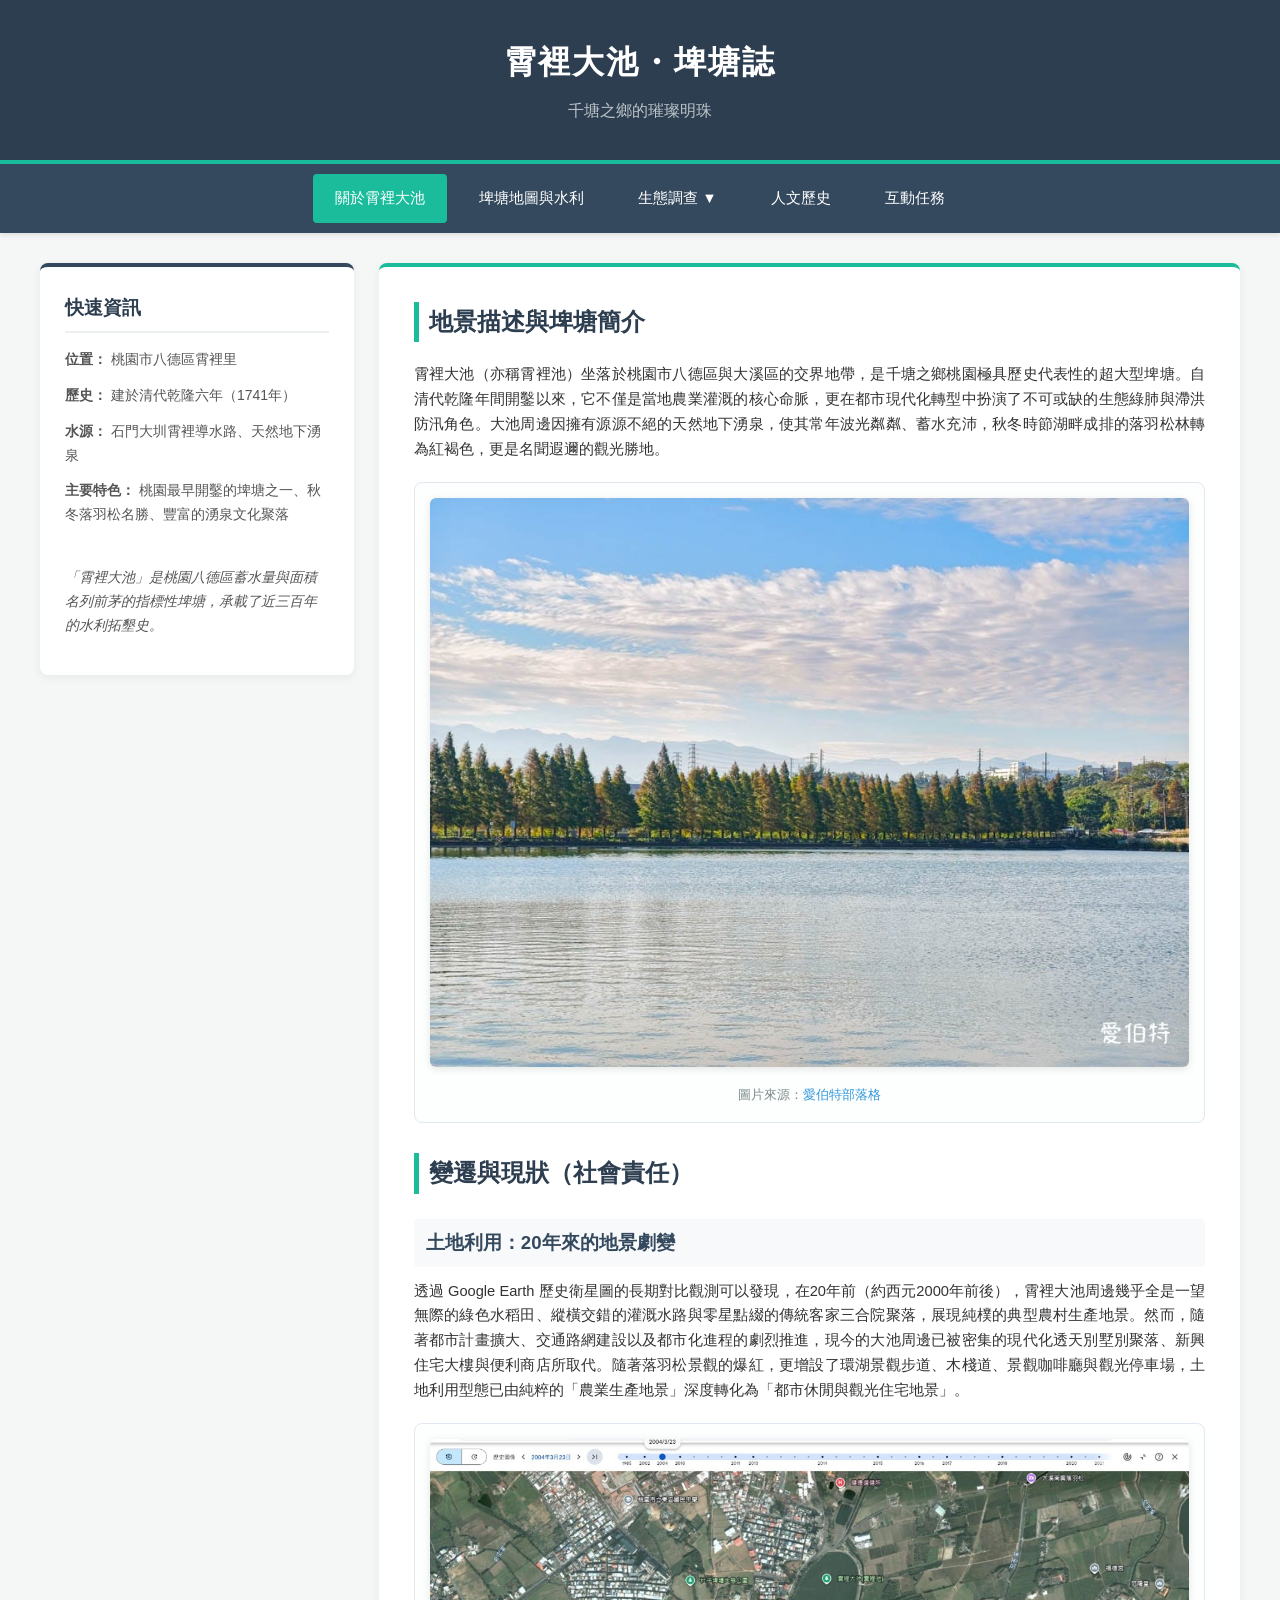
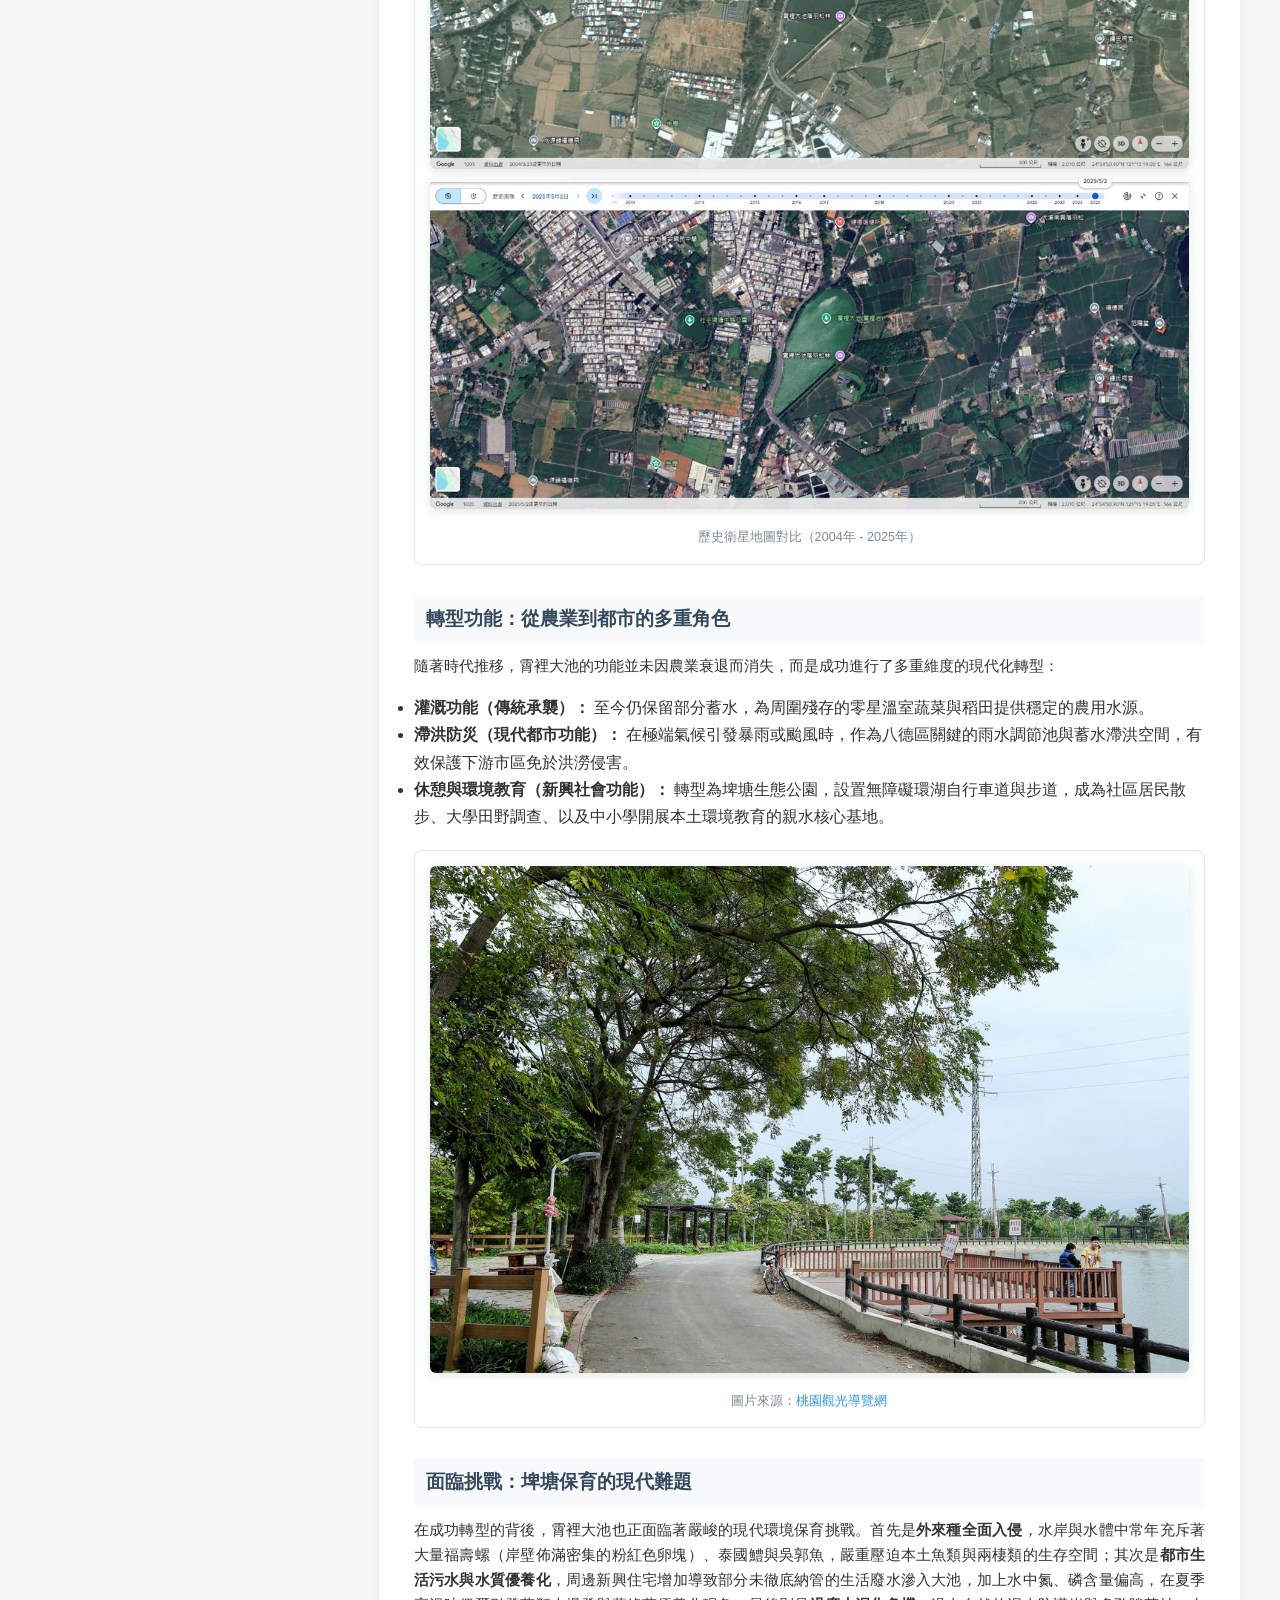
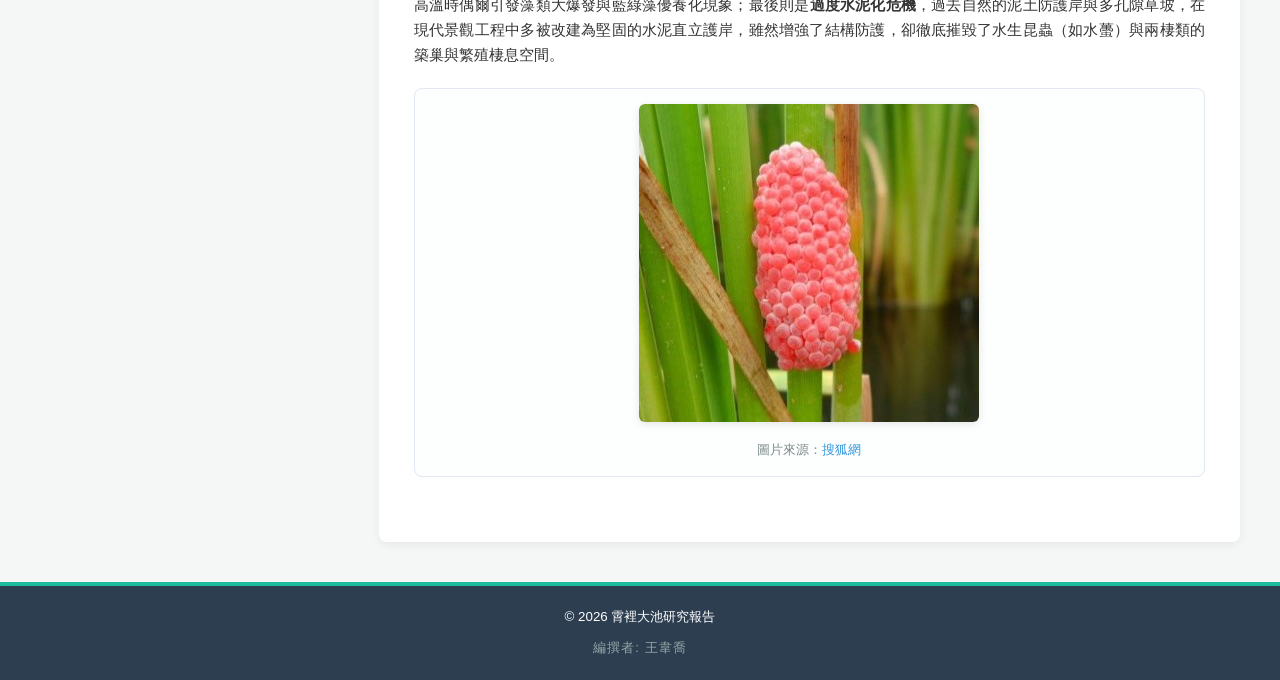
==== index.html @ f3dc5679 "Add files via upload" ====
<!DOCTYPE html>
<html lang="zh-TW">
<head>
    <meta charset="UTF-8">
    <meta name="viewport" content="width=device-width, initial-scale=1.0">
    <title>桃園八德 - 霄裡大池生態導覽與田野調查</title>
    <link rel="stylesheet" href="style.css">
</head>
<body>

    <header class="site-header">
        <h1>霄裡大池・埤塘誌</h1>
        <p>千塘之鄉的璀璨明珠</p>
    </header>

    <nav class="navigation">
        <a href="index.html" class="active">關於霄裡大池</a>
        <a href="pondMap.html">埤塘地圖與水利</a>

        <div class="dropdown">
            <a href="#" class="">生態調查 ▼</a>
            <div class="dropdown-content">
                <a href="ecologyBirds.html" class="">鳥類生態</a>
                <a href="ecologyPlants.html" class="">植物生態</a>
                <a href="ecologyInsects.html" class="">昆蟲與水質</a>
            </div>
        </div>
    
        <a href="historyCulture.html">人文歷史</a>
        <a href="interactiveTasks.html">互動任務</a>
    </nav>

    <div class="container">
        
        <aside class="sidebar">
            <h3>快速資訊</h3>
            <p><strong>位置：</strong> 桃園市八德區霄裡里</p>
            <p><strong>歷史：</strong> 建於清代乾隆六年（1741年）</p>
            <p><strong>水源：</strong> 石門大圳霄裡導水路、天然地下湧泉</p>
            <p><strong>主要特色：</strong> 桃園最早開鑿的埤塘之一、秋冬落羽松名勝、豐富的湧泉文化聚落</p>
            <br>
            <p><em>「霄裡大池」是桃園八德區蓄水量與面積名列前茅的指標性埤塘，承載了近三百年的水利拓墾史。</em></p>
        </aside>

        <main class="main-content">
            <h2>地景描述與埤塘簡介</h2>
            <p>霄裡大池（亦稱霄裡池）坐落於桃園市八德區與大溪區的交界地帶，是千塘之鄉桃園極具歷史代表性的超大型埤塘。自清代乾隆年間開鑿以來，它不僅是當地農業灌溉的核心命脈，更在都市現代化轉型中扮演了不可或缺的生態綠肺與滯洪防汛角色。大池周邊因擁有源源不絕的天然地下湧泉，使其常年波光粼粼、蓄水充沛，秋冬時節湖畔成排的落羽松林轉為紅褐色，更是名聞遐邇的觀光勝地。</p>
            
            <div class="image-block">
                <img src="images/秋冬季節霄裡大池波光粼粼與翠綠金黃色落羽松的遠景全景照.jpg" alt="秋冬季節霄裡大池波光粼粼與紅褐色落羽松的遠景全景照">
                <p class="img-source">圖片來源：<a href="https://albertblog.tw/43120/baldcypress-xiaoli-dachi" target="_blank">愛伯特部落格</a></p>
            </div>

            <h2>變遷與現狀（社會責任）</h2>
            
            <h3>土地利用：20年來的地景劇變</h3>
            <p>透過 Google Earth 歷史衛星圖的長期對比觀測可以發現，在20年前（約西元2000年前後），霄裡大池周邊幾乎全是一望無際的綠色水稻田、縱橫交錯的灌溉水路與零星點綴的傳統客家三合院聚落，展現純樸的典型農村生產地景。然而，隨著都市計畫擴大、交通路網建設以及都市化進程的劇烈推進，現今的大池周邊已被密集的現代化透天別墅別聚落、新興住宅大樓與便利商店所取代。隨著落羽松景觀的爆紅，更增設了環湖景觀步道、木棧道、景觀咖啡廳與觀光停車場，土地利用型態已由純粹的「農業生產地景」深度轉化為「都市休閒與觀光住宅地景」。</p>

            <div class="image-block">
                <img src="images/2004年.jpg" alt="2004年">
                <img src="images/2025年.jpg" alt="2025年">
                <p class="img-source">歷史衛星地圖對比（2004年 - 2025年）</p>
            </div>

            <h3>轉型功能：從農業到都市的多重角色</h3>
            <p>隨著時代推移，霄裡大池的功能並未因農業衰退而消失，而是成功進行了多重維度的現代化轉型：</p>
            <ul>
                <li><strong>灌溉功能（傳統承襲）：</strong> 至今仍保留部分蓄水，為周圍殘存的零星溫室蔬菜與稻田提供穩定的農用水源。</li>
                <li><strong>滯洪防災（現代都市功能）：</strong> 在極端氣候引發暴雨或颱風時，作為八德區關鍵的雨水調節池與蓄水滯洪空間，有效保護下游市區免於洪澇侵害。</li>
                <li><strong>休憩與環境教育（新興社會功能）：</strong> 轉型為埤塘生態公園，設置無障礙環湖自行車道與步道，成為社區居民散步、大學田野調查、以及中小學開展本土環境教育的親水核心基地。</li>
            </ul>

            <div class="image-block">
                <img src="images/環湖步道與親水空間.jpg" alt="環湖步道與親水空間">
                <p class="img-source">圖片來源：<a href="https://travel.tycg.gov.tw/zh-tw/travel/attraction/960" target="_blank">桃園觀光導覽網</a></p>
            </div>

            <h3>面臨挑戰：埤塘保育的現代難題</h3>
            <p>在成功轉型的背後，霄裡大池也正面臨著嚴峻的現代環境保育挑戰。首先是<strong>外來種全面入侵</strong>，水岸與水體中常年充斥著大量福壽螺（岸壁佈滿密集的粉紅色卵塊）、泰國鱧與吳郭魚，嚴重壓迫本土魚類與兩棲類的生存空間；其次是<strong>都市生活污水與水質優養化</strong>，周邊新興住宅增加導致部分未徹底納管的生活廢水滲入大池，加上水中氮、磷含量偏高，在夏季高溫時偶爾引發藻類大爆發與藍綠藻優養化現象；最後則是<strong>過度水泥化危機</strong>，過去自然的泥土防護岸與多孔隙草坡，在現代景觀工程中多被改建為堅固的水泥直立護岸，雖然增強了結構防護，卻徹底摧毀了水生昆蟲（如水蠆）與兩棲類的築巢與繁殖棲息空間。</p>

            <div class="image-block">
                <img src="images/福壽螺紅色卵塊.jpg" alt="福壽螺紅色卵塊">
                <p class="img-source">圖片來源：<a href="https://www.sohu.com/a/539940085_120132691" target="_blank">搜狐網</a></p>
            </div>
        </main>
    </div>

    <footer>
        <p>© 2026 霄裡大池研究報告</p>
        <p style="font-size: 10pt; color: #95a5a6; margin-top: 8px; letter-spacing: 1px;">編撰者: 王韋喬</p>
    </footer>

</body>
</html>
---- style.css ----
/* style.css */
* {
    box-sizing: border-box;
    margin: 0;
    padding: 0;
}

body {
    font-family: "微軟正黑體", "Microsoft JhengHei", sans-serif;
    background-color: #f4f7f6;
    color: #333;
    line-height: 1.7;
}

/* 頭部設計 */
.site-header {
    background-color: #2c3e50;
    color: white;
    padding: 35px 20px;
    text-align: center;
    border-bottom: 4px solid #1abc9c;
}

.site-header h1 {
    font-size: 24pt;
    margin-bottom: 8px;
    letter-spacing: 2px;
}

.site-header p {
    font-size: 12pt;
    color: #bdc3c7;
}

/* 導覽列設計 */
.navigation {
    background-color: #34495e;
    padding: 5px;
    display: flex;
    justify-content: center;
    flex-wrap: wrap;
    position: sticky;
    top: 0;
    z-index: 100;
    box-shadow: 0 2px 5px rgba(0,0,0,0.1);
}

.navigation a {
    color: white;
    text-decoration: none;
    padding: 12px 22px;
    margin: 5px;
    display: inline-block;
    font-size: 11pt;
    transition: all 0.3s ease;
    border-radius: 4px;
}

.navigation a:hover, .navigation a.active {
    background-color: #1abc9c;
    color: white;
}

/* 兩層選單 (下拉式) */
.dropdown {
    position: relative;
    display: inline-block;
}

.dropdown-content {
    display: none;
    position: absolute;
    background-color: #ffffff;
    min-width: 160px;
    box-shadow: 0px 8px 16px 0px rgba(0,0,0,0.15);
    z-index: 105;
    border-radius: 4px;
    overflow: hidden;
    top: 100%;
}

.dropdown-content a {
    color: #333 !important;
    padding: 12px 16px;
    margin: 0;
    display: block;
    text-align: left;
    border-bottom: 1px solid #eee;
    border-radius: 0;
}

.dropdown-content a:last-child {
    border-bottom: none;
}

.dropdown-content a:hover, .dropdown-content a.sub-active {
    background-color: #ecf0f1;
    color: #1abc9c !important;
    font-weight: bold;
}

.dropdown:hover .dropdown-content {
    display: block;
}

/* 響應式排版 (RWD) 核心容器 */
.container {
    width: 95%;
    max-width: 1200px;
    margin: 30px auto;
    display: flex;
    flex-wrap: wrap; 
    gap: 25px;
}

/* 側邊欄與主要內容區 */
.sidebar {
    flex: 1;
    min-width: 280px;
    background-color: #ffffff;
    padding: 25px;
    border-radius: 8px;
    box-shadow: 0 3px 10px rgba(0,0,0,0.06);
    height: fit-content;
    border-top: 4px solid #34495e;
}

.sidebar h3 {
    font-size: 14pt;
    color: #2c3e50;
    margin-bottom: 15px;
    padding-bottom: 8px;
    border-bottom: 2px solid #ecf0f1;
}

.sidebar p {
    font-size: 10.5pt;
    margin-bottom: 12px;
    color: #555;
}

.sidebar ul {
    margin-left: 20px;
    margin-bottom: 15px;
}

.sidebar li {
    font-size: 10.5pt;
    margin-bottom: 8px;
    color: #555;
}

.main-content {
    flex: 3;
    min-width: 350px;
    background-color: #ffffff;
    padding: 35px;
    border-radius: 8px;
    box-shadow: 0 3px 10px rgba(0,0,0,0.06);
    border-top: 4px solid #1abc9c;
}

.main-content h2 {
    font-size: 18pt;
    color: #2c3e50;
    margin-bottom: 20px;
    padding-left: 10px;
    border-left: 5px solid #1abc9c;
}

.main-content h3 {
    font-size: 14pt;
    color: #34495e;
    margin-top: 25px;
    margin-bottom: 12px;
    background-color: #f8f9fa;
    padding: 8px 12px;
    border-radius: 4px;
}

.main-content p {
    font-size: 11pt;
    margin-bottom: 15px;
    text-align: justify;
}

/* 圖片與區塊設計 */
.image-block {
    text-align: center;
    margin: 20px 0 30px 0;
    background-color: #fdfefe;
    padding: 15px;
    border-radius: 8px;
    border: 1px solid #e2e8f0;
}

.image-block img {
    max-width: 100%;
    height: auto;
    border-radius: 6px;
    box-shadow: 0 2px 8px rgba(0,0,0,0.1);
}

.img-source {
    font-size: 9.5pt !important;
    color: #7f8c8d;
    margin-top: 10px !important;
    margin-bottom: 0 !important;
    text-align: center !important;
}

.img-source a {
    color: #3498db;
    text-decoration: none;
}

.img-source a:hover {
    text-decoration: underline;
}

/* 生態卡片格線 */
.card-container {
    display: grid;
    grid-template-columns: repeat(auto-fill, minmax(220px, 1fr));
    gap: 20px;
    margin-top: 20px;
}

.card {
    background-color: #ffffff;
    border: 1px solid #e2e8f0;
    border-radius: 8px;
    overflow: hidden;
    box-shadow: 0 2px 5px rgba(0,0,0,0.05);
    transition: transform 0.3s ease, box-shadow 0.3s ease;
    cursor: pointer; /* 滑鼠移過去顯示手指，表示可點擊 */
}

.card:hover {
    transform: translateY(-5px);
    box-shadow: 0 5px 15px rgba(0,0,0,0.1);
}

.card img {
    width: 100%;
    height: 160px;
    object-fit: cover;
    background-color: #e2e8f0;
}

.card h4 {
    font-size: 12pt;
    color: #2c3e50;
    padding: 12px 15px 5px 15px;
    text-align: center;
}

/* 鳥類卡片點擊展開特效 (新增) */
.click-hint {
    font-size: 9.5pt;
    color: #e67e22;
    text-align: center;
    padding-bottom: 15px;
    transition: opacity 0.3s;
    font-weight: bold;
}

.card-details {
    display: none; /* 預設隱藏 */
    border-top: 1px dashed #e2e8f0;
    margin: 0 15px;
    padding: 10px 0 15px 0;
}

.card-details p {
    font-size: 10pt;
    color: #666;
    line-height: 1.6;
    margin: 0;
    text-align: justify;
}

/* 當卡片加上 active-card 類別時的狀態 */
.active-card .card-details {
    display: block;
    animation: fadeIn 0.4s ease;
}

.active-card .click-hint {
    display: none; /* 展開後隱藏提示文字 */
}

@keyframes fadeIn {
    from { opacity: 0; transform: translateY(-5px); }
    to { opacity: 1; transform: translateY(0); }
}


/* 互動任務樣式 */
.quiz-block {
    background-color: #fdfefe;
    border: 1px solid #d5dbdb;
    border-radius: 6px;
    padding: 20px;
    margin-bottom: 20px;
}

.quiz-question {
    font-weight: bold;
    font-size: 11.5pt;
    color: #2c3e50;
    margin-bottom: 12px;
}

.quiz-options {
    list-style-type: none;
    margin-bottom: 12px;
}

.quiz-options li {
    padding: 8px 12px;
    background-color: #f4f6f6;
    margin-bottom: 6px;
    border-radius: 4px;
    font-size: 10.5pt;
    cursor: pointer;
    transition: background-color 0.2s;
}

.quiz-options li:hover {
    background-color: #eaeded;
}

.quiz-ans {
    font-size: 10pt;
    color: #27ae60;
    background-color: #e8f8f5;
    padding: 10px;
    border-left: 4px solid #2cc990;
    border-radius: 0 4px 4px 0;
    margin-top: 10px;
}

/* 頁尾 */
footer {
    background-color: #2c3e50;
    color: white;
    text-align: center;
    padding: 20px;
    margin-top: 40px;
    border-top: 4px solid #1abc9c;
}

footer p {
    font-size: 10pt;
    margin: 0;
}

/* 響應式斷點設定 (RWD) */
@media (max-width: 768px) {
    .container {
        flex-direction: column;
    }
    .sidebar, .main-content {
        width: 100%;
    }
    .site-header h1 {
        font-size: 18pt;
    }
}
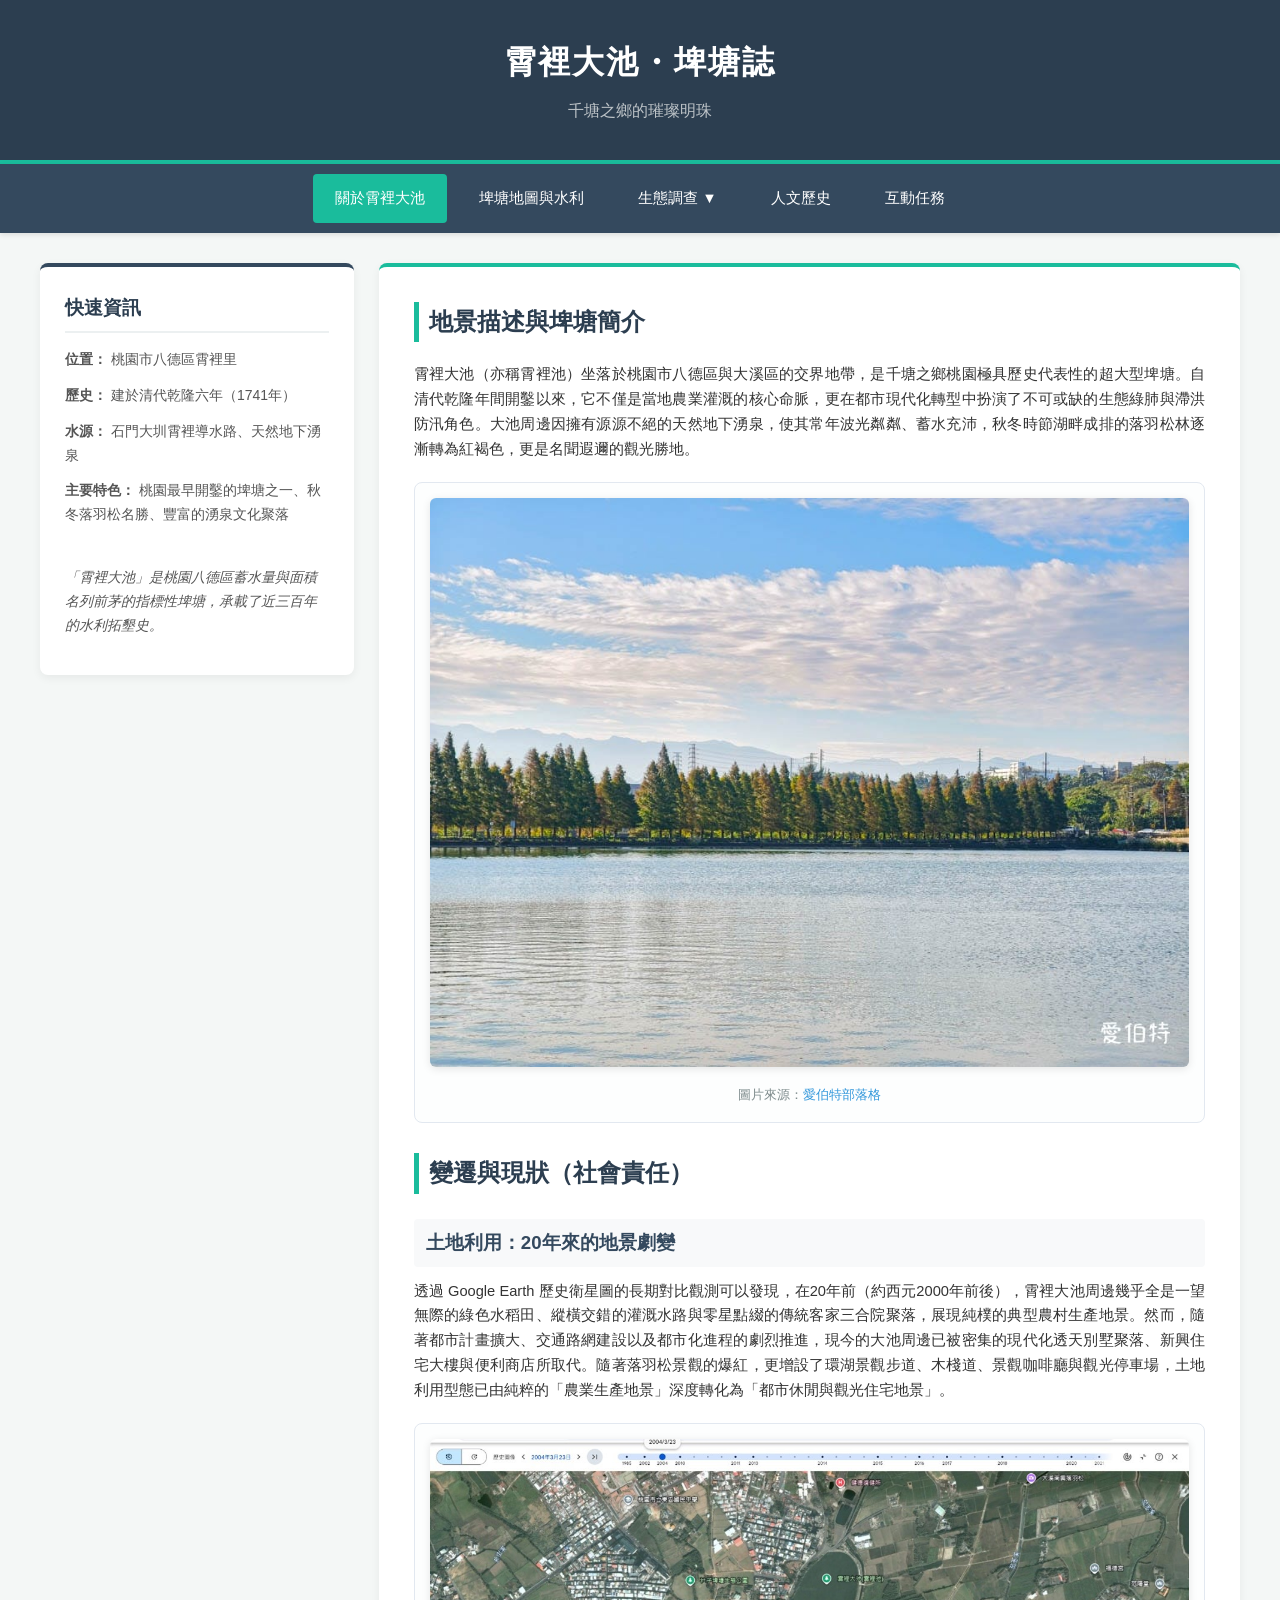
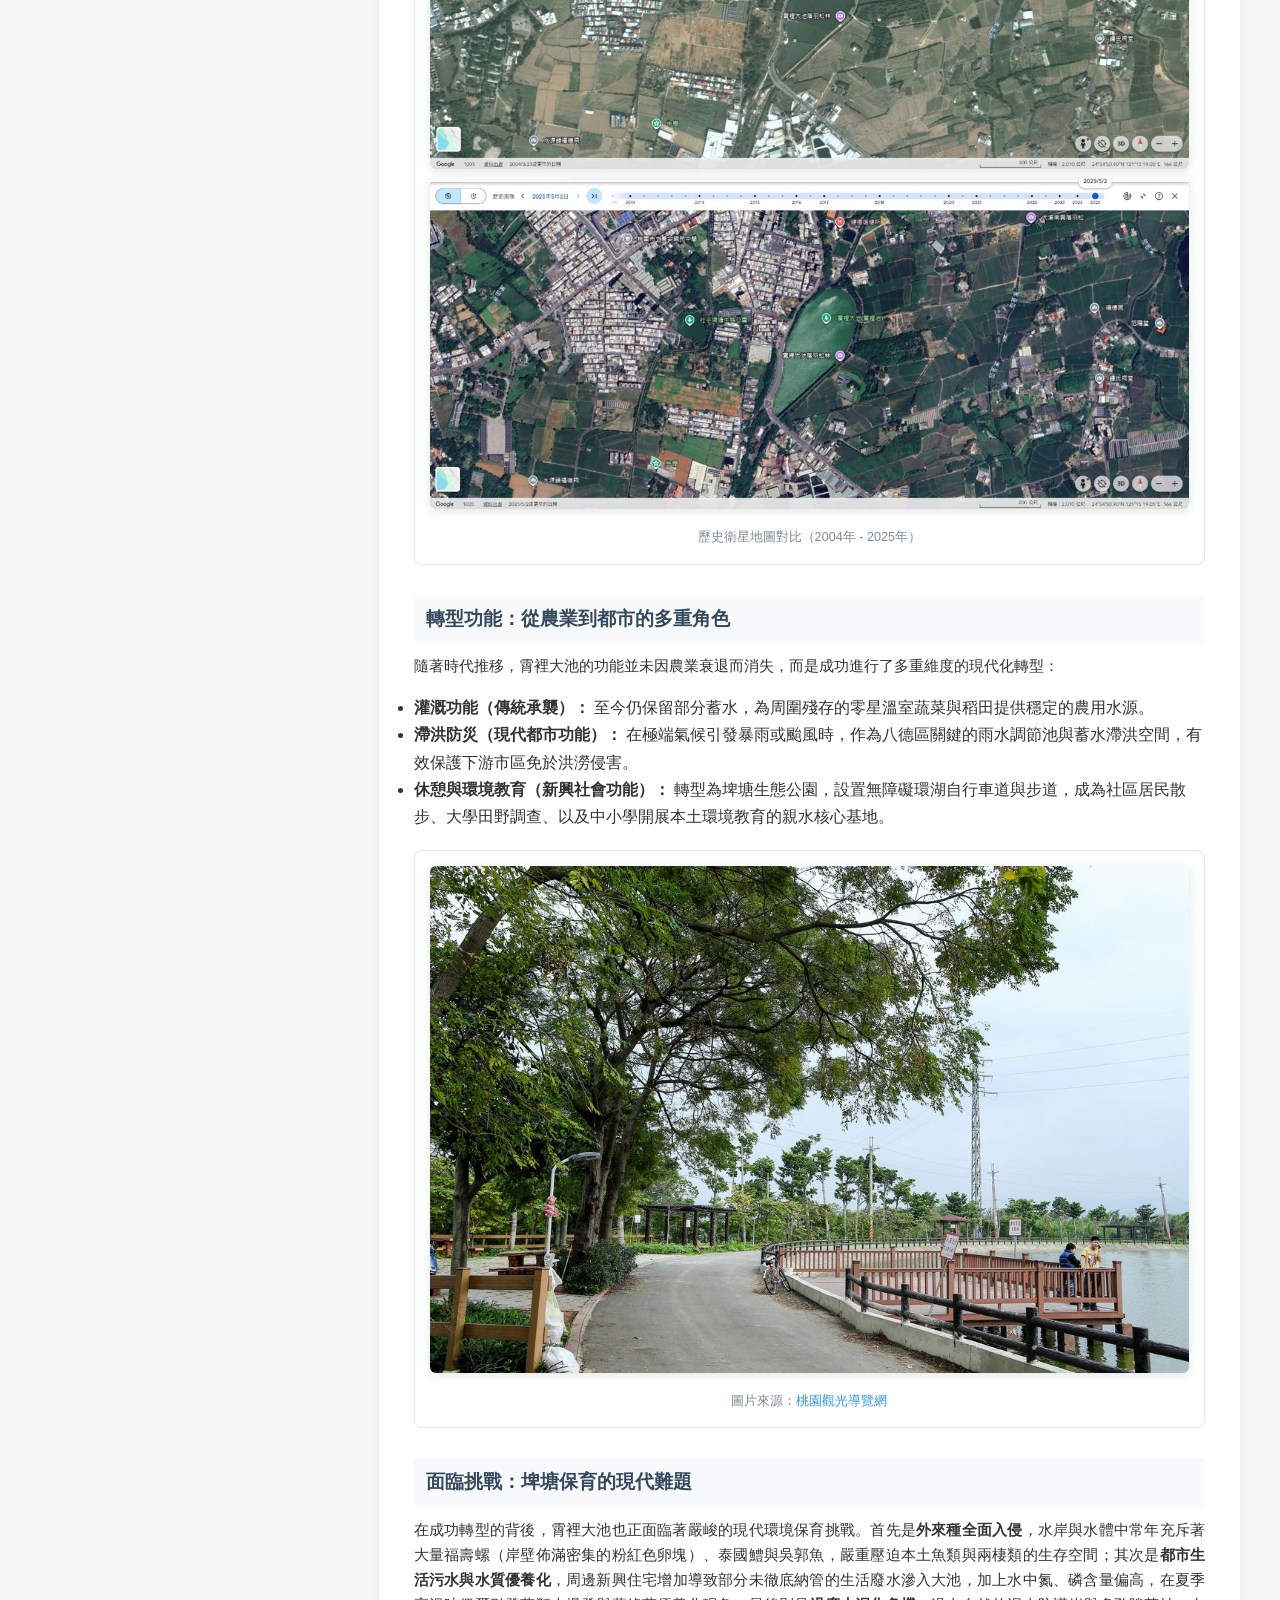
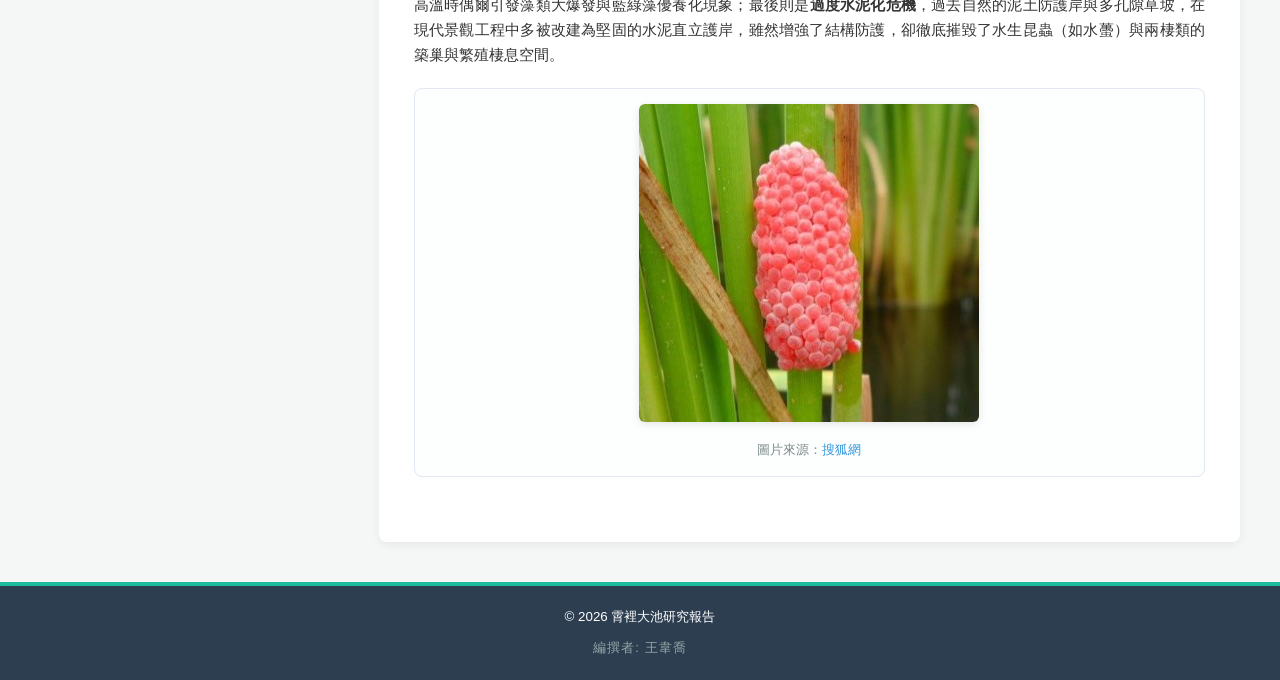
==== commit dfaaf0dd: "Add files via upload" ====
--- a/index.html
+++ b/index.html
@@ -44,7 +44,7 @@
 
         <main class="main-content">
             <h2>地景描述與埤塘簡介</h2>
-            <p>霄裡大池（亦稱霄裡池）坐落於桃園市八德區與大溪區的交界地帶，是千塘之鄉桃園極具歷史代表性的超大型埤塘。自清代乾隆年間開鑿以來，它不僅是當地農業灌溉的核心命脈，更在都市現代化轉型中扮演了不可或缺的生態綠肺與滯洪防汛角色。大池周邊因擁有源源不絕的天然地下湧泉，使其常年波光粼粼、蓄水充沛，秋冬時節湖畔成排的落羽松林轉為紅褐色，更是名聞遐邇的觀光勝地。</p>
+            <p>霄裡大池（亦稱霄裡池）坐落於桃園市八德區與大溪區的交界地帶，是千塘之鄉桃園極具歷史代表性的超大型埤塘。自清代乾隆年間開鑿以來，它不僅是當地農業灌溉的核心命脈，更在都市現代化轉型中扮演了不可或缺的生態綠肺與滯洪防汛角色。大池周邊因擁有源源不絕的天然地下湧泉，使其常年波光粼粼、蓄水充沛，秋冬時節湖畔成排的落羽松林逐漸轉為紅褐色，更是名聞遐邇的觀光勝地。</p>
             
             <div class="image-block">
                 <img src="images/秋冬季節霄裡大池波光粼粼與翠綠金黃色落羽松的遠景全景照.jpg" alt="秋冬季節霄裡大池波光粼粼與紅褐色落羽松的遠景全景照">
@@ -54,7 +54,7 @@
             <h2>變遷與現狀（社會責任）</h2>
             
             <h3>土地利用：20年來的地景劇變</h3>
-            <p>透過 Google Earth 歷史衛星圖的長期對比觀測可以發現，在20年前（約西元2000年前後），霄裡大池周邊幾乎全是一望無際的綠色水稻田、縱橫交錯的灌溉水路與零星點綴的傳統客家三合院聚落，展現純樸的典型農村生產地景。然而，隨著都市計畫擴大、交通路網建設以及都市化進程的劇烈推進，現今的大池周邊已被密集的現代化透天別墅別聚落、新興住宅大樓與便利商店所取代。隨著落羽松景觀的爆紅，更增設了環湖景觀步道、木棧道、景觀咖啡廳與觀光停車場，土地利用型態已由純粹的「農業生產地景」深度轉化為「都市休閒與觀光住宅地景」。</p>
+            <p>透過 Google Earth 歷史衛星圖的長期對比觀測可以發現，在20年前（約西元2000年前後），霄裡大池周邊幾乎全是一望無際的綠色水稻田、縱橫交錯的灌溉水路與零星點綴的傳統客家三合院聚落，展現純樸的典型農村生產地景。然而，隨著都市計畫擴大、交通路網建設以及都市化進程的劇烈推進，現今的大池周邊已被密集的現代化透天別墅聚落、新興住宅大樓與便利商店所取代。隨著落羽松景觀的爆紅，更增設了環湖景觀步道、木棧道、景觀咖啡廳與觀光停車場，土地利用型態已由純粹的「農業生產地景」深度轉化為「都市休閒與觀光住宅地景」。</p>
 
             <div class="image-block">
                 <img src="images/2004年.jpg" alt="2004年">
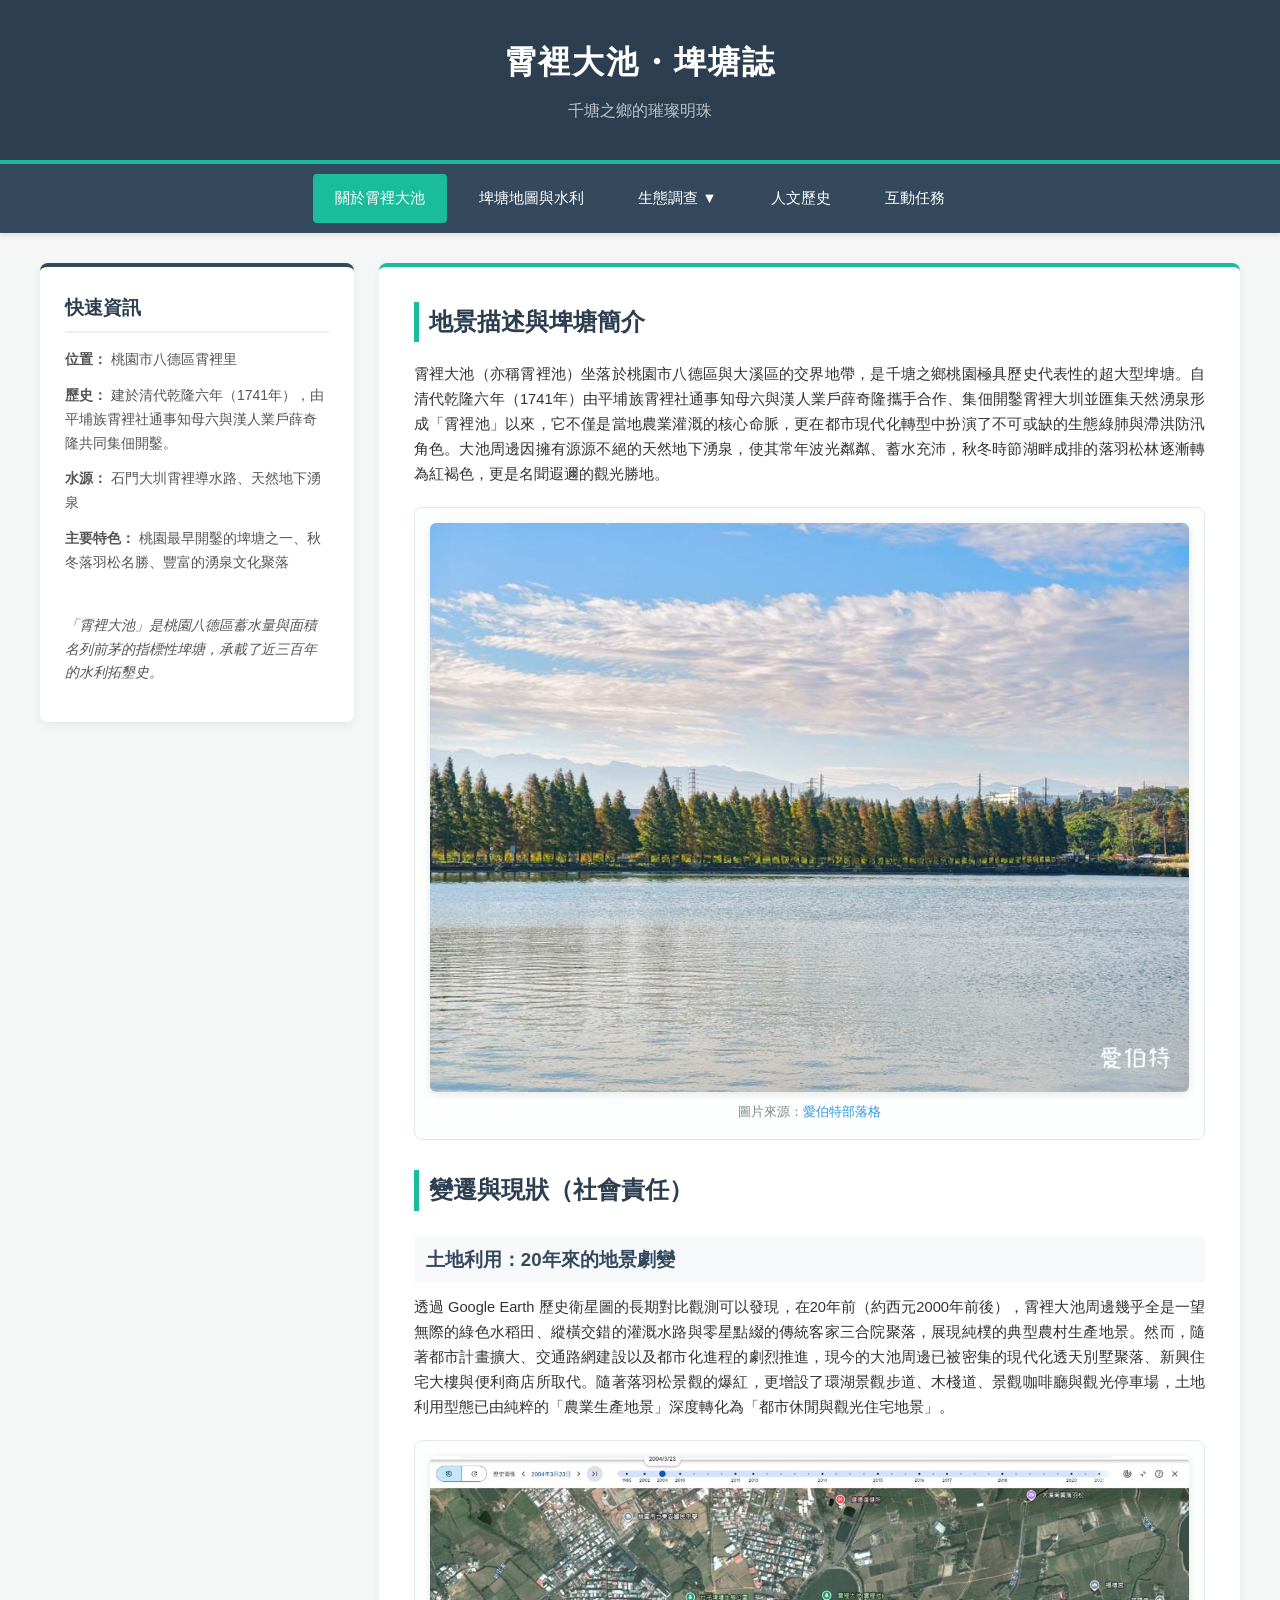
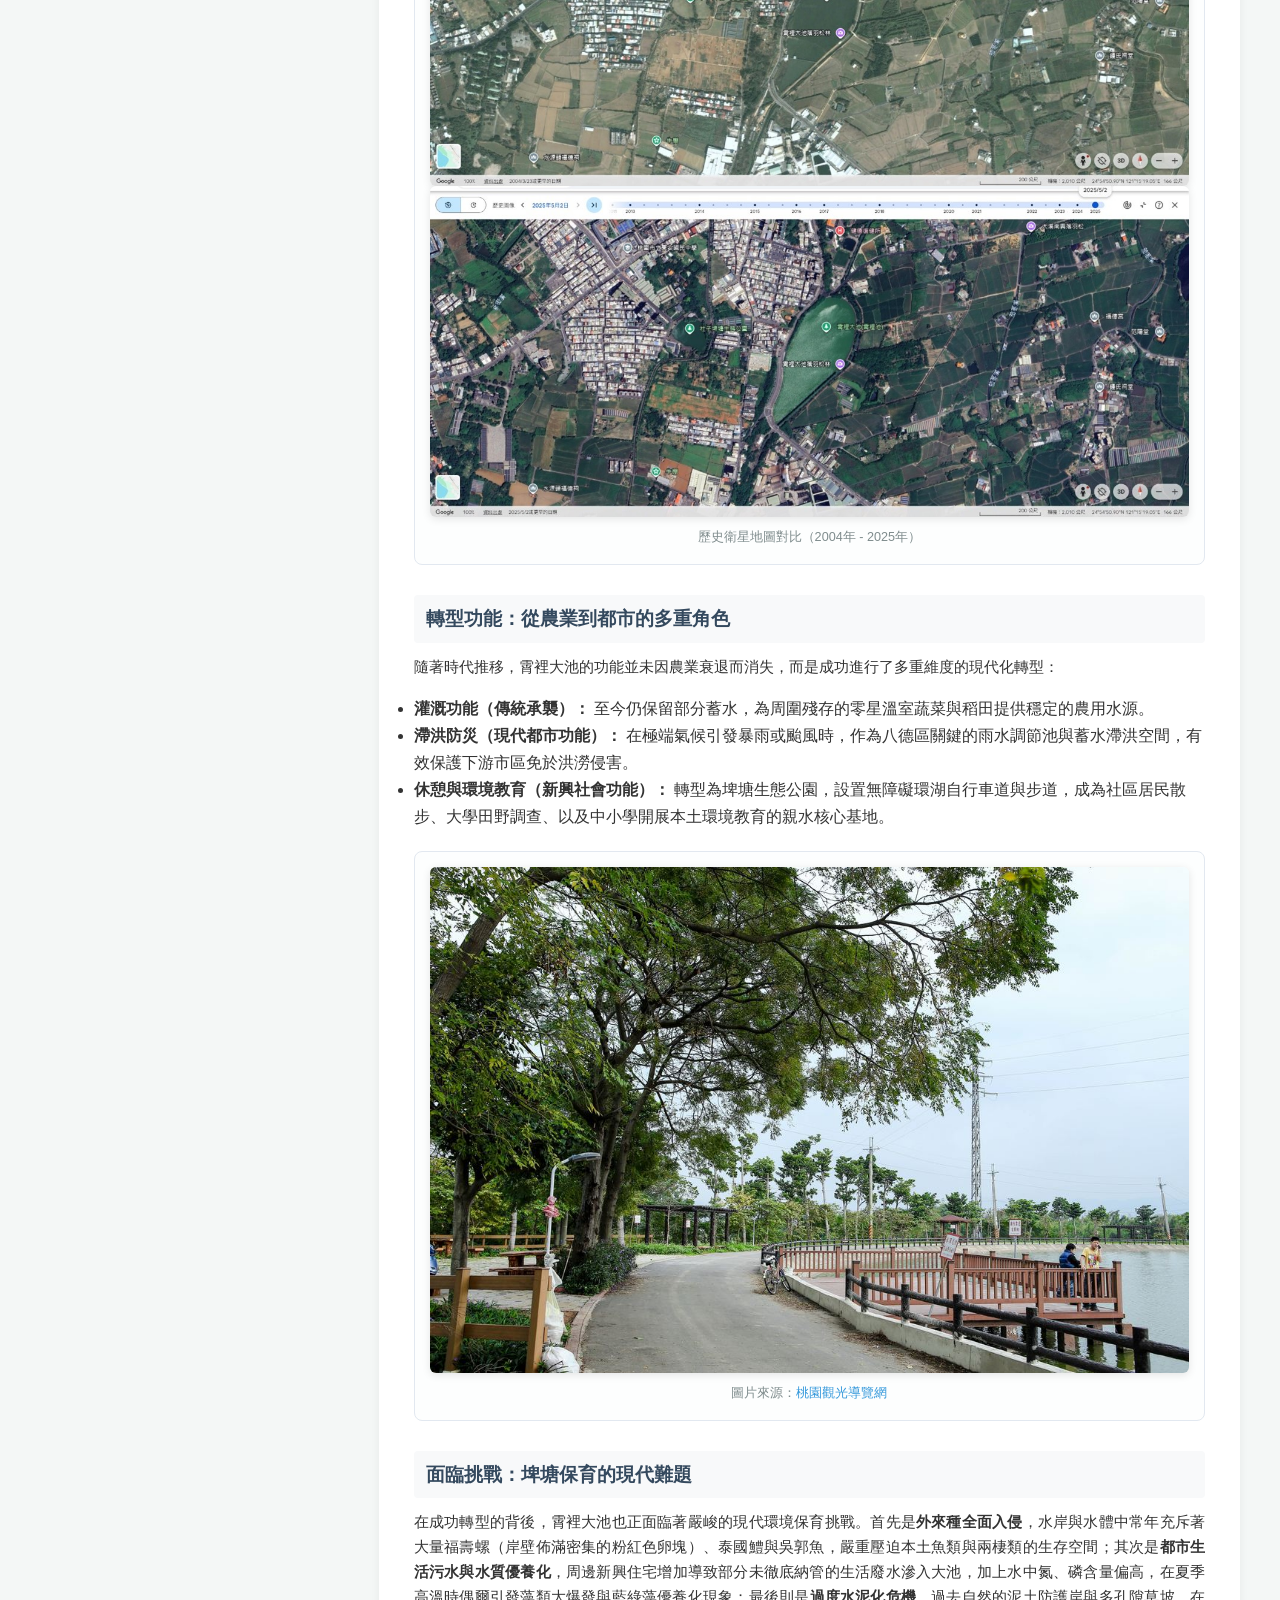
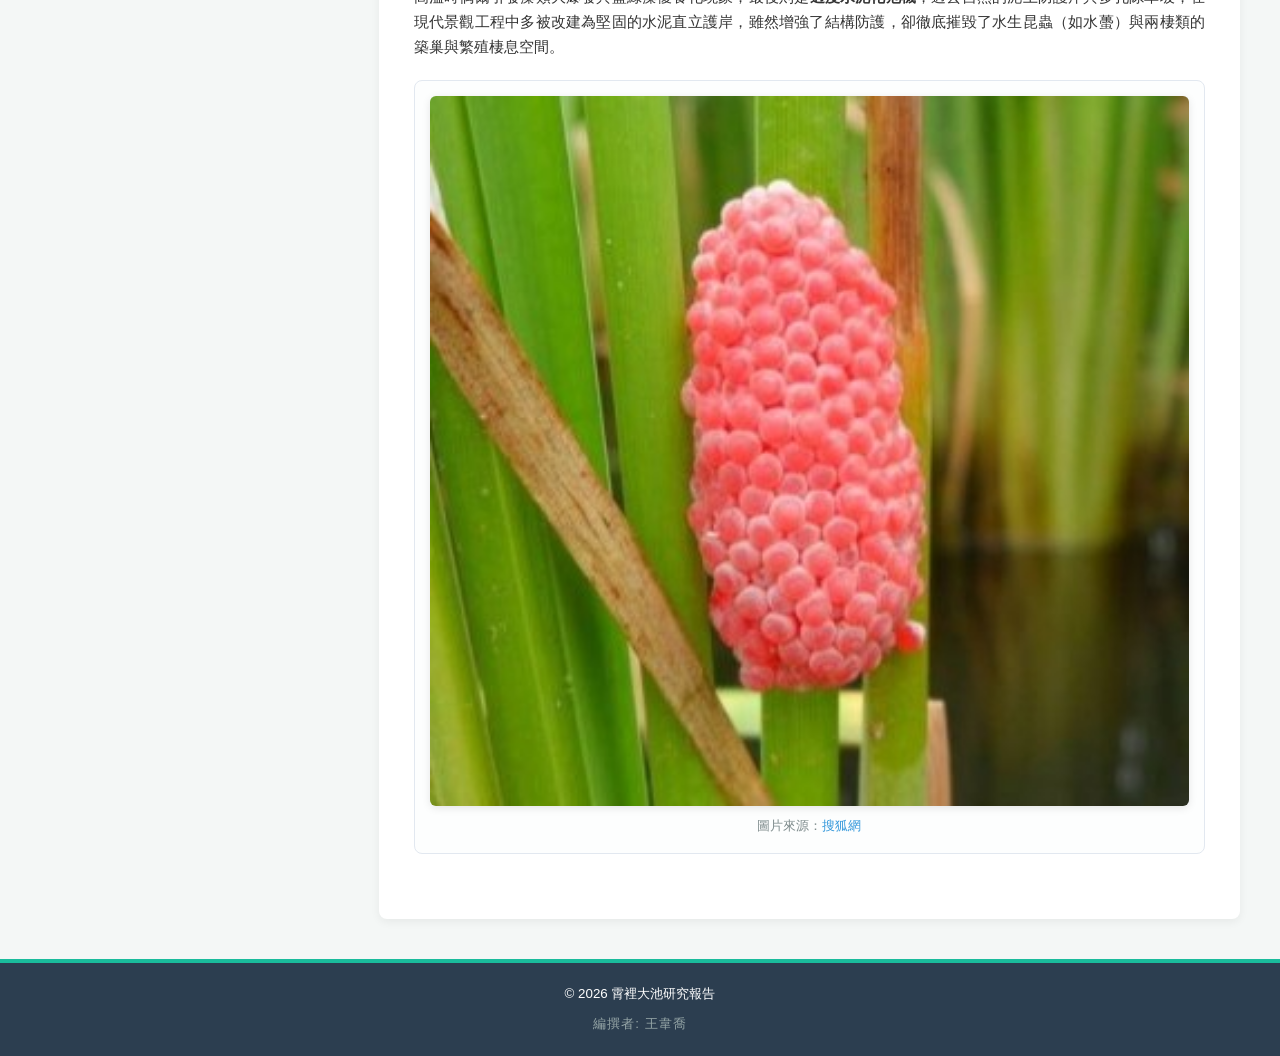
==== commit 78c3c42f: "Add files via upload" ====
--- a/index.html
+++ b/index.html
@@ -35,7 +35,7 @@
         <aside class="sidebar">
             <h3>快速資訊</h3>
             <p><strong>位置：</strong> 桃園市八德區霄裡里</p>
-            <p><strong>歷史：</strong> 建於清代乾隆六年（1741年）</p>
+            <p><strong>歷史：</strong> 建於清代乾隆六年（1741年），由平埔族霄裡社通事知母六與漢人業戶薛奇隆共同集佃開鑿。</p>
             <p><strong>水源：</strong> 石門大圳霄裡導水路、天然地下湧泉</p>
             <p><strong>主要特色：</strong> 桃園最早開鑿的埤塘之一、秋冬落羽松名勝、豐富的湧泉文化聚落</p>
             <br>
@@ -44,7 +44,7 @@
 
         <main class="main-content">
             <h2>地景描述與埤塘簡介</h2>
-            <p>霄裡大池（亦稱霄裡池）坐落於桃園市八德區與大溪區的交界地帶，是千塘之鄉桃園極具歷史代表性的超大型埤塘。自清代乾隆年間開鑿以來，它不僅是當地農業灌溉的核心命脈，更在都市現代化轉型中扮演了不可或缺的生態綠肺與滯洪防汛角色。大池周邊因擁有源源不絕的天然地下湧泉，使其常年波光粼粼、蓄水充沛，秋冬時節湖畔成排的落羽松林逐漸轉為紅褐色，更是名聞遐邇的觀光勝地。</p>
+            <p>霄裡大池（亦稱霄裡池）坐落於桃園市八德區與大溪區的交界地帶，是千塘之鄉桃園極具歷史代表性的超大型埤塘。自清代乾隆六年（1741年）由平埔族霄裡社通事知母六與漢人業戶薛奇隆攜手合作、集佃開鑿霄裡大圳並匯集天然湧泉形成「霄裡池」以來，它不僅是當地農業灌溉的核心命脈，更在都市現代化轉型中扮演了不可或缺的生態綠肺與滯洪防汛角色。大池周邊因擁有源源不絕的天然地下湧泉，使其常年波光粼粼、蓄水充沛，秋冬時節湖畔成排的落羽松林逐漸轉為紅褐色，更是名聞遐邇的觀光勝地。</p>
             
             <div class="image-block">
                 <img src="images/秋冬季節霄裡大池波光粼粼與翠綠金黃色落羽松的遠景全景照.jpg" alt="秋冬季節霄裡大池波光粼粼與紅褐色落羽松的遠景全景照">
--- a/style.css
+++ b/style.css
@@ -368,3 +368,10 @@
         font-size: 18pt;
     }
 }
+
+/* 強制讓所有圖片區塊內的照片放大至與網頁外框完全重合 */
+.image-block img {
+    width: 100% !important;
+    height: auto !important;
+    display: block;
+}
